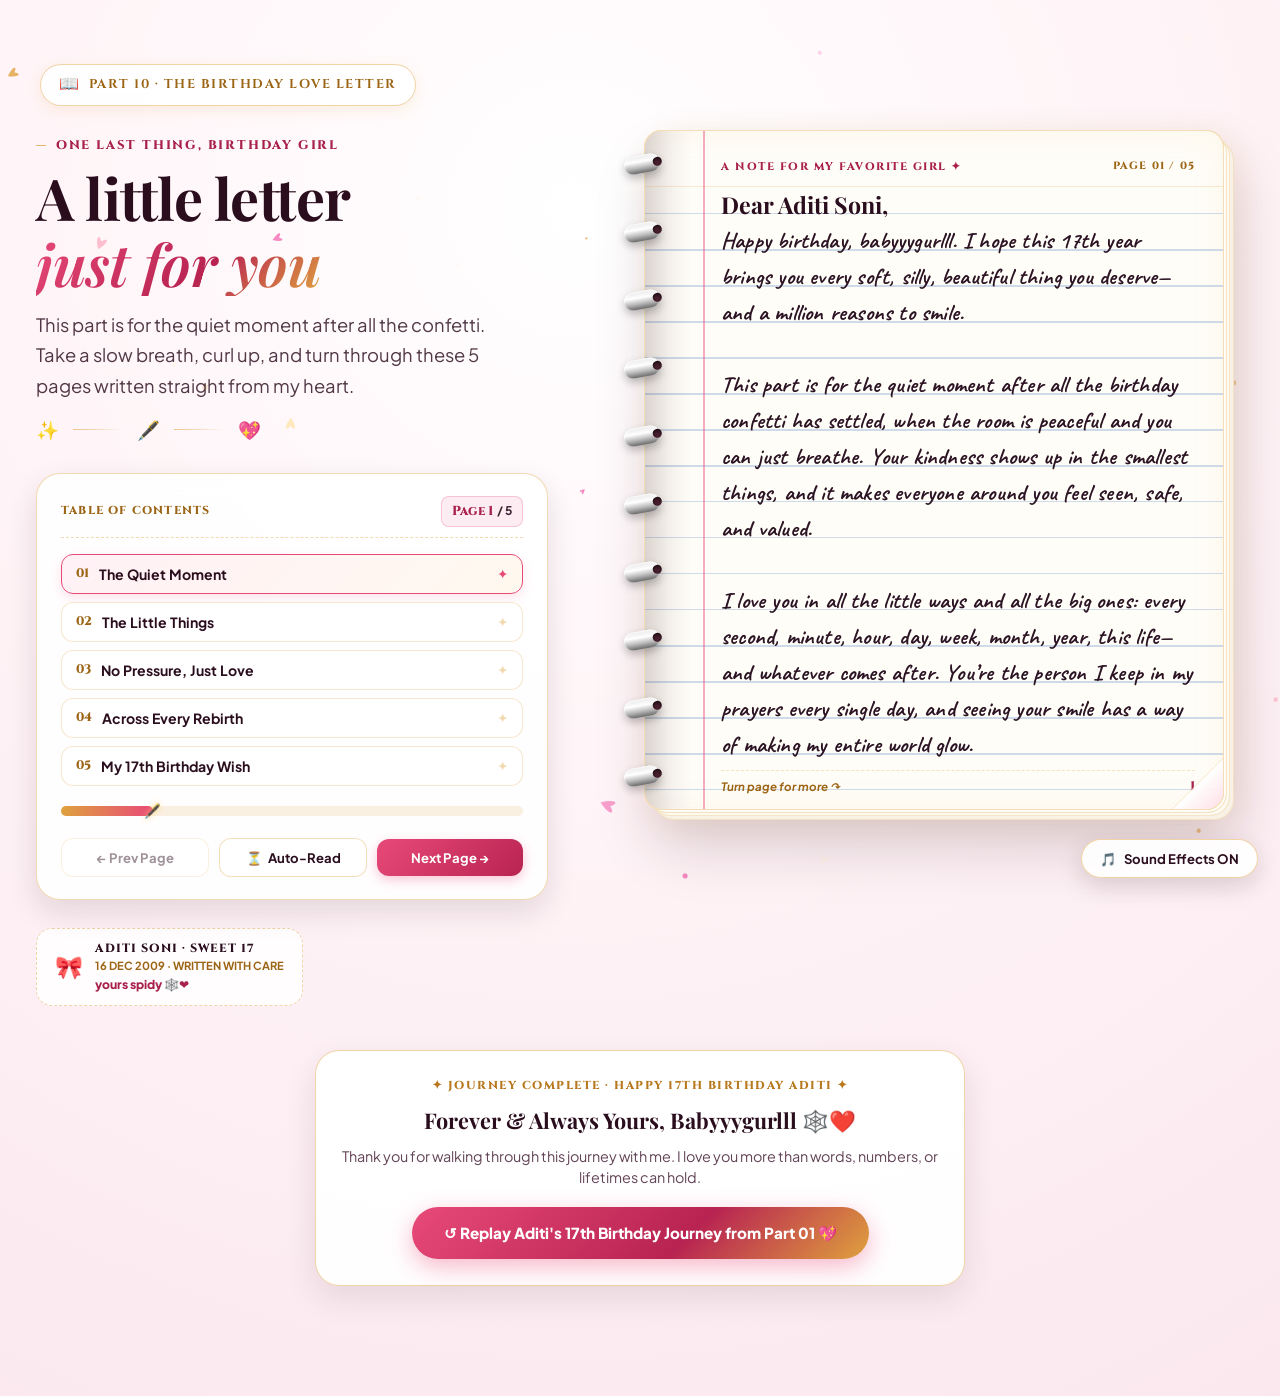
==== part 10/index.html @ e96eb446 "Add chapter 10" ====
<!DOCTYPE html>
<html lang="en">
<head>
  <meta charset="UTF-8">
  <meta name="viewport" content="width=device-width, initial-scale=1.0, maximum-scale=1.0, user-scalable=no">
  <meta name="theme-color" content="#fff5f8">
  <meta name="description" content="Part 10 — A Birthday Love Letter for Aditi Soni. A realistic 5-page handwritten journal with smooth 3D page-turn physics.">
  <title>Part 10 · A Birthday Love Letter for Aditi 📖 | For Aditi Soni</title>

  <!-- Google Fonts: Luxury Serif, Romantic Script & Authentic Handwritten Sans -->
  <link rel="preconnect" href="https://fonts.googleapis.com">
  <link rel="preconnect" href="https://fonts.gstatic.com" crossorigin>
  <link href="https://fonts.googleapis.com/css2?family=Caveat:wght@500;600;700&family=Cinzel:wght@600;700;800&family=Dancing+Script:wght@600;700&family=Playfair+Display:ital,wght@0,600;0,700;1,400;1,600&family=Plus+Jakarta+Sans:wght@400;500;600;700;800&display=swap" rel="stylesheet">

  <link rel="stylesheet" href="style.css">
</head>
<body>

  <!-- Ambient Floating Rose Petals, Star Dust & Golden Sparkles Canvas -->
  <canvas id="ambient-canvas" aria-hidden="true"></canvas>

  <!-- Main Section Wrapper -->
  <section class="letter-section" id="birthday-letter" aria-label="Part 10: A Birthday Love Letter for Aditi">

    <!-- Top Chapter Pill -->
    <div class="top-chapter-bar">
      <div class="chapter-pill">
        <span class="pill-icon">📖</span>
        <span>Part 10 · The Birthday Love Letter</span>
      </div>
    </div>

    <!-- Main Two-Column Stage -->
    <div class="letter-stage">

      <!-- LEFT COLUMN: Romantic Header & Interactive Bookmark Navigation -->
      <div class="letter-left-panel">
        <div class="letter-heading-group">
          <div class="eyebrow-tag">
            <span class="dash">—</span>
            <span>ONE LAST THING, BIRTHDAY GIRL</span>
          </div>

          <h1 class="main-headline" id="letter-title">
            A little letter<br>
            <em>just for you</em>
          </h1>

          <p class="headline-sub">
            This part is for the quiet moment after all the confetti. Take a slow breath, curl up, and turn through these 5 pages written straight from my heart.
          </p>

          <div class="header-flourish" aria-hidden="true">
            <span class="flourish-icon">✨</span>
            <span class="flourish-line"></span>
            <span class="flourish-icon">🖋️</span>
            <span class="flourish-line"></span>
            <span class="flourish-icon">💖</span>
          </div>
        </div>

        <!-- Interactive Bookmarks & Page Controls Card -->
        <div class="letter-controls-card">
          <div class="controls-header">
            <span class="controls-label">TABLE OF CONTENTS</span>
            <div class="page-indicator-pill">
              <span id="current-page-num">Page 1</span>
              <small>/ 5</small>
            </div>
          </div>

          <!-- 5 Clickable Bookmark Tabs -->
          <nav class="bookmarks-list" aria-label="Book page navigation">
            <button class="bookmark-tab active" data-page="1" type="button">
              <span class="tab-num">01</span>
              <span class="tab-title">The Quiet Moment</span>
              <span class="tab-status">✦</span>
            </button>
            <button class="bookmark-tab" data-page="2" type="button">
              <span class="tab-num">02</span>
              <span class="tab-title">The Little Things</span>
              <span class="tab-status">✦</span>
            </button>
            <button class="bookmark-tab" data-page="3" type="button">
              <span class="tab-num">03</span>
              <span class="tab-title">No Pressure, Just Love</span>
              <span class="tab-status">✦</span>
            </button>
            <button class="bookmark-tab" data-page="4" type="button">
              <span class="tab-num">04</span>
              <span class="tab-title">Across Every Rebirth</span>
              <span class="tab-status">✦</span>
            </button>
            <button class="bookmark-tab" data-page="5" type="button">
              <span class="tab-num">05</span>
              <span class="tab-title">My 17th Birthday Wish</span>
              <span class="tab-status">✦</span>
            </button>
          </nav>

          <!-- Reading Progress Bar -->
          <div class="reading-progress-wrap">
            <div class="progress-track" role="progressbar" aria-valuenow="1" aria-valuemin="1" aria-valuemax="5" aria-label="Page reading progress">
              <div class="progress-fill" id="reading-progress-fill" style="width: 20%;">
                <span class="progress-quill">🖋️</span>
              </div>
            </div>
          </div>

          <!-- Quick Navigation Buttons -->
          <div class="page-action-row">
            <button class="nav-btn btn-prev" id="btn-prev-page" type="button" aria-label="Previous page">
              <span>← Prev Page</span>
            </button>
            <button class="nav-btn btn-auto" id="btn-auto-read" type="button" aria-label="Auto-turn pages gently">
              <span class="auto-icon">⏳</span>
              <span class="auto-text">Auto-Read</span>
            </button>
            <button class="nav-btn btn-next" id="btn-next-page" type="button" aria-label="Next page">
              <span>Next Page →</span>
            </button>
          </div>
        </div>

        <!-- Keepsake Postal Stamp -->
        <div class="left-keepsake-stamp" aria-hidden="true">
          <div class="stamp-icon">🎀</div>
          <div class="stamp-details">
            <span class="stamp-name">ADITI SONI · SWEET 17</span>
            <span class="stamp-date">16 DEC 2009 · WRITTEN WITH CARE</span>
            <small class="stamp-sig">yours spidy 🕸️❤️</small>
          </div>
        </div>
      </div>

      <!-- RIGHT COLUMN: The 3D Realistic Lined Spiral Notebook -->
      <div class="letter-right-panel">
        
        <!-- 3D Book Stage Container -->
        <div class="notebook-wrapper" id="notebook-wrapper">

          <!-- Stacked Paper Depth Effect (Layers of pages underneath) -->
          <div class="paper-stack-edge layer-3" aria-hidden="true"></div>
          <div class="paper-stack-edge layer-2" aria-hidden="true"></div>
          <div class="paper-stack-edge layer-1" aria-hidden="true"></div>

          <!-- Spiral Binding Wire on the Left Edge -->
          <div class="notebook-spine-wire" aria-hidden="true">
            <div class="spiral-loop loop-1"><span class="spiral-hole"></span></div>
            <div class="spiral-loop loop-2"><span class="spiral-hole"></span></div>
            <div class="spiral-loop loop-3"><span class="spiral-hole"></span></div>
            <div class="spiral-loop loop-4"><span class="spiral-hole"></span></div>
            <div class="spiral-loop loop-5"><span class="spiral-hole"></span></div>
            <div class="spiral-loop loop-6"><span class="spiral-hole"></span></div>
            <div class="spiral-loop loop-7"><span class="spiral-hole"></span></div>
            <div class="spiral-loop loop-8"><span class="spiral-hole"></span></div>
            <div class="spiral-loop loop-9"><span class="spiral-hole"></span></div>
            <div class="spiral-loop loop-10"><span class="spiral-hole"></span></div>
          </div>

          <!-- 3D Book Pages Flip Engine -->
          <div class="notebook-book" id="notebook-book">

            <!-- ================= SHEET 1 (PAGE 1) ================= -->
            <div class="book-sheet sheet-1" id="sheet-1" data-sheet="1">
              <div class="sheet-face sheet-front">
                <div class="page-paper-lines" aria-hidden="true"></div>
                <div class="page-margin-line" aria-hidden="true"></div>
                <div class="page-spine-shadow" aria-hidden="true"></div>

                <div class="page-content">
                  <div class="page-header-row">
                    <span class="page-tag">A NOTE FOR MY FAVORITE GIRL ✦</span>
                    <span class="page-counter-stamp">PAGE 01 / 05</span>
                  </div>

                  <div class="page-ruled-body">
                    <h2 class="page-salutation">Dear Aditi Soni,</h2>
                    
                    <p>Happy birthday, babyyygurlll. I hope this 17th year brings you every soft, silly, beautiful thing you deserve—and a million reasons to smile.</p>
                    
                    <div class="rule-space"></div>

                    <p>This part is for the quiet moment after all the birthday confetti has settled, when the room is peaceful and you can just breathe. Your kindness shows up in the smallest things, and it makes everyone around you feel seen, safe, and valued.</p>
                    
                    <div class="rule-space"></div>

                    <p>I love you in all the little ways and all the big ones: every second, minute, hour, day, week, month, year, this life—and whatever comes after. You’re the person I keep in my prayers every single day, and seeing your smile has a way of making my entire world glow.</p>
                  </div>

                  <div class="page-footer-row">
                    <span class="page-footer-hint">Turn page for more ↷</span>
                    <span class="page-number-label">1</span>
                  </div>
                </div>

                <!-- Interactive Dog-Ear Page Curl Corner -->
                <button class="page-curl-corner" id="curl-1" type="button" aria-label="Flip to Page 2" title="Click to flip page"></button>
                <div class="dynamic-page-shadow" aria-hidden="true"></div>
              </div>

              <div class="sheet-face sheet-back" aria-hidden="true">
                <div class="page-paper-lines"></div>
                <div class="page-spine-shadow right"></div>
                <div class="back-watermark">
                  <span>✦ ADITI & SPIDY ✦</span>
                </div>
              </div>
            </div>

            <!-- ================= SHEET 2 (PAGE 2) ================= -->
            <div class="book-sheet sheet-2" id="sheet-2" data-sheet="2">
              <div class="sheet-face sheet-front">
                <div class="page-paper-lines" aria-hidden="true"></div>
                <div class="page-margin-line" aria-hidden="true"></div>
                <div class="page-spine-shadow" aria-hidden="true"></div>

                <div class="page-content">
                  <div class="page-header-row">
                    <span class="page-tag">THE LITTLE THINGS I ADORE ✦</span>
                    <span class="page-counter-stamp">PAGE 02 / 05</span>
                  </div>

                  <div class="page-ruled-body">
                    <h3 class="page-chapter-title">The Magic in the Details</h3>
                    
                    <p>Do you know what my absolute favorite thing about you is? It’s not just how ridiculously gorgeous you are (though let’s be honest, you take my breath away every single day).</p>
                    
                    <div class="rule-space"></div>

                    <p>It’s the way you get dramatically shy when I shower you with compliments. It’s that cute little pout when you pretend you’re upset just so I pamper you more. It’s your tired, sleepy giggles at 3 AM that sound like the sweetest melody on earth.</p>
                    
                    <div class="rule-space"></div>

                    <p>You have this rare, golden soul, Aditi. In a world that is always rushing and loud, talking to you feels like wrapping up in a warm blanket by the fire. You make ordinary days feel like poetry.</p>
                  </div>

                  <div class="page-footer-row">
                    <span class="page-footer-hint">Turn page ↷</span>
                    <span class="page-number-label">2</span>
                  </div>
                </div>

                <button class="page-curl-corner" id="curl-2" type="button" aria-label="Flip to Page 3" title="Click to flip page"></button>
                <div class="dynamic-page-shadow" aria-hidden="true"></div>
              </div>

              <div class="sheet-face sheet-back" aria-hidden="true">
                <div class="page-paper-lines"></div>
                <div class="page-spine-shadow right"></div>
                <div class="back-watermark">
                  <span>✦ 16 DECEMBER 2009 ✦</span>
                </div>
              </div>
            </div>

            <!-- ================= SHEET 3 (PAGE 3) ================= -->
            <div class="book-sheet sheet-3" id="sheet-3" data-sheet="3">
              <div class="sheet-face sheet-front">
                <div class="page-paper-lines" aria-hidden="true"></div>
                <div class="page-margin-line" aria-hidden="true"></div>
                <div class="page-spine-shadow" aria-hidden="true"></div>

                <div class="page-content">
                  <div class="page-header-row">
                    <span class="page-tag">MY UNCONDITIONAL PROMISE ✦</span>
                    <span class="page-counter-stamp">PAGE 03 / 05</span>
                  </div>

                  <div class="page-ruled-body">
                    <h3 class="page-chapter-title">No Pressure, Only Endless Care</h3>
                    
                    <p>I want to remind you of something very important tonight: My love for you comes with zero pressure and zero expectations.</p>
                    
                    <div class="rule-space"></div>

                    <p>You don’t have to be perfect. You don’t have to have your whole future figured out at 17, and you never have to pretend you’re strong when you feel overwhelmed. Your happiness, your comfort, and your peace are what truly matter to me.</p>
                    
                    <div class="rule-space"></div>

                    <p>On your proudest days when you shine bright, I’ll be cheering the loudest. And on the heavy days when everything feels exhausting, I’ll sit beside you quietly and hold your hand. I am here for all of it, always.</p>
                  </div>

                  <div class="page-footer-row">
                    <span class="page-footer-hint">Turn page ↷</span>
                    <span class="page-number-label">3</span>
                  </div>
                </div>

                <button class="page-curl-corner" id="curl-3" type="button" aria-label="Flip to Page 4" title="Click to flip page"></button>
                <div class="dynamic-page-shadow" aria-hidden="true"></div>
              </div>

              <div class="sheet-face sheet-back" aria-hidden="true">
                <div class="page-paper-lines"></div>
                <div class="page-spine-shadow right"></div>
                <div class="back-watermark">
                  <span>✦ ALWAYS IN YOUR CORNER ✦</span>
                </div>
              </div>
            </div>

            <!-- ================= SHEET 4 (PAGE 4) ================= -->
            <div class="book-sheet sheet-4" id="sheet-4" data-sheet="4">
              <div class="sheet-face sheet-front">
                <div class="page-paper-lines" aria-hidden="true"></div>
                <div class="page-margin-line" aria-hidden="true"></div>
                <div class="page-spine-shadow" aria-hidden="true"></div>

                <div class="page-content">
                  <div class="page-header-row">
                    <span class="page-tag">OUR STORY & THE FUTURE ✦</span>
                    <span class="page-counter-stamp">PAGE 04 / 05</span>
                  </div>

                  <div class="page-ruled-body">
                    <h3 class="page-chapter-title">Across Every Lifetime</h3>
                    
                    <p>They say some people are just brief visitors in our lives, but with you, Aditi, it felt like an ancient promise kept. Like my soul recognized yours from the very first moment.</p>
                    
                    <div class="rule-space"></div>

                    <p>I look forward to every tomorrow with you. To the countless calls where we lose track of time, to the little road trips we still have to take, to celebrating every birthday and milestone hand-in-hand as we grow together.</p>
                    
                    <div class="rule-space"></div>

                    <p>Through every season of this life—and in every rebirth after—I will still look for you, find you, and choose you without hesitation. You are my forever story.</p>
                  </div>

                  <div class="page-footer-row">
                    <span class="page-footer-hint">Final page ↷</span>
                    <span class="page-number-label">4</span>
                  </div>
                </div>

                <button class="page-curl-corner" id="curl-4" type="button" aria-label="Flip to Page 5" title="Click to flip page"></button>
                <div class="dynamic-page-shadow" aria-hidden="true"></div>
              </div>

              <div class="sheet-face sheet-back" aria-hidden="true">
                <div class="page-paper-lines"></div>
                <div class="page-spine-shadow right"></div>
                <div class="back-watermark">
                  <span>✦ ETERNAL VOW ✦</span>
                </div>
              </div>
            </div>

            <!-- ================= SHEET 5 (PAGE 5 - FINAL) ================= -->
            <div class="book-sheet sheet-5" id="sheet-5" data-sheet="5">
              <div class="sheet-face sheet-front">
                <div class="page-paper-lines" aria-hidden="true"></div>
                <div class="page-margin-line" aria-hidden="true"></div>
                <div class="page-spine-shadow" aria-hidden="true"></div>

                <div class="page-content">
                  <div class="page-header-row">
                    <span class="page-tag">SEALED WITH LOVE · SWEET 17 ✦</span>
                    <span class="page-counter-stamp">PAGE 05 / 05</span>
                  </div>

                  <div class="page-ruled-body">
                    <h3 class="page-chapter-title">My Birthday Wish for You</h3>
                    
                    <p>So here is my heartfelt wish for you today, my sweetest angel:</p>
                    
                    <div class="rule-space"></div>

                    <p>May you always know how deeply, completely, and fiercely you are cherished. May you never doubt your brilliance, your kindness, or the light you bring into this universe. Thank you for being born on this golden day in 2009.</p>
                    
                    <div class="rule-space"></div>

                    <!-- Final Handwritten Sign-off Block on the Ruled Lines -->
                    <div class="final-signoff-block">
                      <p class="signoff-blessing">Happy 17th Birthday, my babyyygurlll! 👑💖</p>
                      <p class="signoff-closing">With all my love,</p>
                      <p class="signoff-signature">yours spidy 🕸️❤️</p>
                    </div>
                  </div>

                  <div class="page-footer-row">
                    <span class="page-footer-hint">You are loved forever ✨</span>
                    <span class="page-number-label">5</span>
                  </div>
                </div>

                <!-- Gold Keepsake Ribbon Stamp on Page 5 -->
                <div class="page-gold-seal" aria-hidden="true">
                  <span>💌</span>
                </div>
              </div>

              <div class="sheet-face sheet-back" aria-hidden="true">
                <div class="page-paper-lines"></div>
                <div class="page-spine-shadow right"></div>
                <div class="back-watermark">
                  <span>✦ THE END OF THE LETTER · THE START OF FOREVER ✦</span>
                </div>
              </div>
            </div>

          </div><!-- /notebook-book -->

          <!-- Bottom Click Zones for Easy Turning -->
          <button class="page-turn-trigger trigger-prev" id="trigger-prev-area" type="button" aria-label="Flip backward"></button>
          <button class="page-turn-trigger trigger-next" id="trigger-next-area" type="button" aria-label="Flip forward"></button>

        </div><!-- /notebook-wrapper -->

      </div><!-- /letter-right-panel -->

    </div><!-- /letter-stage -->

    <!-- Floating Audio Control Dock -->
    <div class="floating-audio-dock">
      <button class="sound-pill-btn" id="sound-btn" type="button" aria-label="Toggle page turn paper sound effects">
        <span class="sound-icon">🎵</span>
        <span class="sound-text">Sound Effects ON</span>
      </button>
    </div>

  
    <!-- Replay Journey from Part 1 Flow Bridge -->
    <div class="part-flow-bridge" style="text-align: center; margin: 44px auto 20px; max-width: 650px; padding: 26px; background: rgba(255, 255, 255, 0.95); border: 1.5px solid rgba(223, 161, 61, 0.45); border-radius: 24px; box-shadow: 0 12px 32px rgba(43, 14, 30, 0.1);">
      <div style="font-family: 'Cinzel', serif; font-size: 0.72rem; font-weight: 800; letter-spacing: 1.5px; color: #b8781e; margin-bottom: 8px;">✦ JOURNEY COMPLETE · HAPPY 17TH BIRTHDAY ADITI ✦</div>
      <h3 style="font-family: 'Playfair Display', serif; font-size: 1.35rem; color: #2b0e1e; margin: 0 0 8px;">Forever & Always Yours, Babyyygurlll 🕸️❤️</h3>
      <p style="font-family: 'Plus Jakarta Sans', sans-serif; font-size: 0.9rem; color: #634356; margin: 0 0 18px; line-height: 1.5;">Thank you for walking through this journey with me. I love you more than words, numbers, or lifetimes can hold.</p>
      <a class="part-flow-btn" href="../part 1/index.html" style="display: inline-flex; align-items: center; justify-content: center; gap: 8px; padding: 14px 32px; border-radius: 999px; background: linear-gradient(135deg, #e84a78 0%, #b82352 60%, #dfa13d 100%); color: #ffffff !important; text-decoration: none; font-family: 'Plus Jakarta Sans', sans-serif; font-weight: 800; font-size: 0.95rem; box-shadow: 0 8px 24px rgba(232, 74, 120, 0.4);">
        <span>↺ Replay Aditi's 17th Birthday Journey from Part 01 💖</span>
      </a>
    </div>

  </section>

  <script src="script.js"></script>
</body>
</html>
---- part 10/style.css ----
/* ==========================================================================
   PART 10 — A BIRTHDAY LOVE LETTER FOR ADITI
   Realistic 3D Spiral Notebook with Smooth Page Turn Physics
   Palette: Warm Cream Parchment, Blush Pink, Champagne Gold, Deep Velvet Plum
   ========================================================================== */

:root {
  --champagne-gold: #dfa13d;
  --gold-light: #fef0be;
  --gold-dark: #9c6515;
  --gold-metallic: linear-gradient(135deg, #d49a37 0%, #fde08b 25%, #dfa13d 50%, #fff2b2 75%, #b3781e 100%);
  
  --blush-pink: #fff0f5;
  --blush-soft: #fedbe5;
  --rose-bloom: #e84a78;
  --rose-deep: #a8204b;
  
  --paper-cream: #fffdf8;
  --paper-warm: #fcf8f0;
  --paper-back: #f8f1e6;
  --ruled-blue: rgba(70, 130, 180, 0.16);
  --margin-red: rgba(232, 74, 120, 0.45);
  
  --deep-plum: #2b0e1e;
  --deep-velvet: #180512;
  --ink-pen: #381a29;
  --charcoal-ink: #3b2230;

  --font-serif: 'Playfair Display', Georgia, serif;
  --font-cinzel: 'Cinzel', serif;
  --font-script: 'Dancing Script', cursive;
  --font-hand: 'Caveat', cursive, sans-serif;
  --font-sans: 'Plus Jakarta Sans', system-ui, -apple-system, sans-serif;

  --shadow-sm: 0 4px 12px rgba(43, 14, 30, 0.08);
  --shadow-md: 0 12px 30px rgba(43, 14, 30, 0.12);
  --shadow-book: 0 25px 65px rgba(43, 14, 30, 0.16), 0 0 35px rgba(223, 161, 61, 0.14);
}

*, *::before, *::after {
  box-sizing: border-box;
  margin: 0;
  padding: 0;
  -webkit-tap-highlight-color: transparent;
}

html, body {
  width: 100%;
  min-height: 100%;
  background: radial-gradient(circle at 45% 15%, #ffffff 0%, #fff4f7 42%, #fae8ee 100%);
  color: var(--deep-plum);
  font-family: var(--font-sans);
  overflow-x: hidden;
  line-height: 1.6;
}

/* Ambient Canvas Background */
#ambient-canvas {
  position: fixed;
  top: 0;
  left: 0;
  width: 100%;
  height: 100%;
  pointer-events: none;
  z-index: 1;
}

/* ==========================================================================
   Section Layout & Containers
   ========================================================================== */
.letter-section {
  position: relative;
  z-index: 2;
  width: 100%;
  max-width: 1320px;
  margin: 0 auto;
  padding: clamp(30px, 5vw, 65px) clamp(16px, 4vw, 36px) clamp(50px, 7vw, 90px);
  display: flex;
  flex-direction: column;
  align-items: center;
}

.top-chapter-bar {
  width: 100%;
  max-width: 1200px;
  display: flex;
  justify-content: flex-start;
  margin-bottom: 24px;
}

.chapter-pill {
  display: inline-flex;
  align-items: center;
  gap: 8px;
  background: rgba(255, 255, 255, 0.9);
  backdrop-filter: blur(10px);
  -webkit-backdrop-filter: blur(10px);
  border: 1px solid rgba(223, 161, 61, 0.45);
  padding: 7px 18px;
  border-radius: 999px;
  font-family: var(--font-cinzel);
  font-size: 0.8rem;
  font-weight: 700;
  letter-spacing: 1.5px;
  color: var(--gold-dark);
  text-transform: uppercase;
  box-shadow: 0 4px 15px rgba(223, 161, 61, 0.15);
}

.pill-icon {
  font-size: 1rem;
}

/* Main Two-Column Stage */
.letter-stage {
  width: 100%;
  display: grid;
  grid-template-columns: 1fr 1.25fr;
  gap: clamp(30px, 4.5vw, 55px);
  align-items: start;
}

/* ==========================================================================
   LEFT COLUMN: Header & Controls
   ========================================================================== */
.letter-left-panel {
  display: flex;
  flex-direction: column;
  gap: clamp(20px, 3vw, 28px);
  animation: fadeInLeft 0.85s cubic-bezier(0.2, 0.8, 0.2, 1) forwards;
}

.eyebrow-tag {
  display: inline-flex;
  align-items: center;
  gap: 8px;
  font-family: var(--font-cinzel);
  font-size: 0.78rem;
  font-weight: 800;
  letter-spacing: 1.8px;
  color: var(--rose-deep);
  text-transform: uppercase;
  margin-bottom: 8px;
}

.eyebrow-tag .dash {
  color: var(--champagne-gold);
  font-weight: 900;
}

.main-headline {
  font-family: var(--font-serif);
  font-size: clamp(2.4rem, 4.5vw, 3.8rem);
  font-weight: 700;
  line-height: 1.15;
  color: var(--deep-plum);
  letter-spacing: -0.5px;
  margin-bottom: 14px;
}

.main-headline em {
  font-family: var(--font-serif);
  font-style: italic;
  font-weight: 600;
  color: var(--rose-bloom);
  display: inline-block;
  background: linear-gradient(135deg, #e84a78 0%, #b82352 60%, #dfa13d 100%);
  -webkit-background-clip: text;
  -webkit-text-fill-color: transparent;
}

.headline-sub {
  font-size: clamp(1rem, 1.6vw, 1.15rem);
  color: rgba(43, 14, 30, 0.82);
  line-height: 1.65;
  max-width: 480px;
}

.header-flourish {
  display: flex;
  align-items: center;
  gap: 14px;
  margin-top: 14px;
}

.flourish-icon {
  font-size: 1.15rem;
  color: var(--champagne-gold);
}

.flourish-line {
  width: 50px;
  height: 1px;
  background: linear-gradient(90deg, rgba(223, 161, 61, 0.6), transparent);
}

/* Controls & Bookmarks Card */
.letter-controls-card {
  background: rgba(255, 255, 255, 0.9);
  backdrop-filter: blur(12px);
  -webkit-backdrop-filter: blur(12px);
  border: 1.5px solid rgba(223, 161, 61, 0.4);
  border-radius: 24px;
  padding: 22px 24px;
  box-shadow: var(--shadow-md);
  display: flex;
  flex-direction: column;
  gap: 16px;
}

.controls-header {
  display: flex;
  align-items: center;
  justify-content: space-between;
  border-bottom: 1px dashed rgba(223, 161, 61, 0.4);
  padding-bottom: 10px;
}

.controls-label {
  font-family: var(--font-cinzel);
  font-size: 0.72rem;
  font-weight: 800;
  letter-spacing: 1.2px;
  color: var(--gold-dark);
}

.page-indicator-pill {
  display: inline-flex;
  align-items: baseline;
  gap: 4px;
  background: rgba(232, 74, 120, 0.1);
  padding: 4px 10px;
  border-radius: 8px;
  border: 1px solid rgba(232, 74, 120, 0.25);
}

.page-indicator-pill span {
  font-family: var(--font-cinzel);
  font-weight: 800;
  font-size: 0.82rem;
  color: var(--rose-deep);
}

.page-indicator-pill small {
  font-size: 0.75rem;
  font-weight: 700;
  color: var(--charcoal-ink);
}

/* Bookmarks Tabs */
.bookmarks-list {
  display: flex;
  flex-direction: column;
  gap: 8px;
}

.bookmark-tab {
  display: flex;
  align-items: center;
  justify-content: space-between;
  background: #ffffff;
  border: 1px solid rgba(223, 161, 61, 0.25);
  border-radius: 12px;
  padding: 10px 14px;
  cursor: pointer;
  text-align: left;
  transition: all 0.25s ease;
  font-family: var(--font-sans);
}

.bookmark-tab:hover {
  background: var(--blush-pink);
  border-color: var(--rose-bloom);
  transform: translateX(4px);
}

.bookmark-tab.active {
  background: linear-gradient(135deg, rgba(255, 240, 245, 0.95), rgba(255, 248, 238, 0.95));
  border-color: var(--rose-bloom);
  box-shadow: 0 4px 12px rgba(232, 74, 120, 0.15);
}

.tab-num {
  font-family: var(--font-cinzel);
  font-size: 0.78rem;
  font-weight: 800;
  color: var(--gold-dark);
  margin-right: 10px;
}

.tab-title {
  flex: 1;
  font-size: 0.88rem;
  font-weight: 700;
  color: var(--deep-plum);
}

.tab-status {
  font-size: 0.85rem;
  color: rgba(223, 161, 61, 0.4);
  transition: color 0.25s ease;
}

.bookmark-tab.active .tab-status {
  color: var(--rose-bloom);
}

/* Progress Wrap */
.reading-progress-wrap {
  margin-top: 4px;
}

.progress-track {
  width: 100%;
  height: 10px;
  background: rgba(223, 161, 61, 0.15);
  border-radius: 999px;
  overflow: visible;
  position: relative;
}

.progress-fill {
  height: 100%;
  border-radius: 999px;
  background: linear-gradient(90deg, #dfa13d 0%, #e84a78 100%);
  transition: width 0.6s cubic-bezier(0.34, 1.56, 0.64, 1);
  position: relative;
}

.progress-quill {
  position: absolute;
  right: -8px;
  top: 50%;
  transform: translateY(-50%);
  font-size: 0.85rem;
  filter: drop-shadow(0 0 3px #ffd166);
}

/* Action Buttons */
.page-action-row {
  display: flex;
  align-items: center;
  justify-content: space-between;
  gap: 10px;
  margin-top: 6px;
}

.nav-btn {
  display: inline-flex;
  align-items: center;
  justify-content: center;
  gap: 6px;
  padding: 10px 14px;
  border-radius: 12px;
  font-family: var(--font-sans);
  font-size: 0.82rem;
  font-weight: 700;
  cursor: pointer;
  border: 1px solid rgba(223, 161, 61, 0.35);
  background: #ffffff;
  color: var(--deep-plum);
  transition: all 0.22s ease;
  flex: 1;
}

.nav-btn:hover:not(:disabled) {
  background: var(--blush-pink);
  border-color: var(--rose-bloom);
  color: var(--rose-deep);
  transform: translateY(-2px);
}

.nav-btn:disabled {
  opacity: 0.45;
  cursor: not-allowed;
}

.btn-next {
  background: linear-gradient(135deg, #e84a78 0%, #b82352 100%);
  color: #fff;
  border: none;
  box-shadow: 0 4px 12px rgba(232, 74, 120, 0.3);
}

.btn-next:hover:not(:disabled) {
  background: linear-gradient(135deg, #f05a87 0%, #c42959 100%);
  color: #fff;
  box-shadow: 0 6px 16px rgba(232, 74, 120, 0.4);
}

/* Left Keepsake Stamp */
.left-keepsake-stamp {
  display: flex;
  align-items: center;
  gap: 12px;
  background: rgba(255, 255, 255, 0.85);
  border: 1px dashed rgba(223, 161, 61, 0.45);
  border-radius: 16px;
  padding: 10px 18px;
  width: fit-content;
}

.left-keepsake-stamp .stamp-icon {
  font-size: 1.4rem;
}

.left-keepsake-stamp .stamp-details {
  display: flex;
  flex-direction: column;
}

.stamp-name {
  font-family: var(--font-cinzel);
  font-size: 0.74rem;
  font-weight: 800;
  letter-spacing: 1px;
  color: var(--deep-plum);
}

.stamp-date {
  font-size: 0.7rem;
  font-weight: 700;
  color: var(--gold-dark);
}

.stamp-sig {
  font-size: 0.76rem;
  font-weight: 800;
  color: var(--rose-deep);
}

/* ==========================================================================
   RIGHT COLUMN: The 3D Realistic Spiral Lined Notebook
   ========================================================================== */
.letter-right-panel {
  position: relative;
  width: 100%;
  display: flex;
  justify-content: center;
}

/* Notebook Wrapper */
.notebook-wrapper {
  position: relative;
  width: 100%;
  max-width: 580px;
  height: 680px;
  perspective: 1800px;
  margin-left: 20px;
}

/* Stacked Paper Depth Effect */
.paper-stack-edge {
  position: absolute;
  top: 0;
  left: 0;
  width: 100%;
  height: 100%;
  background: var(--paper-back);
  border-radius: 20px;
  pointer-events: none;
}

.paper-stack-edge.layer-3 {
  transform: translate(10px, 10px);
  box-shadow: 0 25px 60px rgba(43, 14, 30, 0.18), 0 0 35px rgba(223, 161, 61, 0.15);
  border: 1px solid rgba(223, 161, 61, 0.2);
}

.paper-stack-edge.layer-2 {
  transform: translate(6px, 6px);
  background: #fdfaf2;
  border: 1px solid rgba(223, 161, 61, 0.25);
}

.paper-stack-edge.layer-1 {
  transform: translate(3px, 3px);
  background: #fefcf6;
  border: 1px solid rgba(223, 161, 61, 0.3);
}

/* Left Spiral Binding Wire Rings */
.notebook-spine-wire {
  position: absolute;
  top: 25px;
  left: -20px;
  height: calc(100% - 50px);
  display: flex;
  flex-direction: column;
  justify-content: space-between;
  z-index: 50;
  pointer-events: none;
}

.spiral-loop {
  position: relative;
  width: 36px;
  height: 18px;
  border-radius: 999px;
  background: linear-gradient(180deg, #e8e8e8 0%, #ffffff 35%, #b5b5b5 70%, #686868 100%);
  box-shadow: 0 4px 8px rgba(0, 0, 0, 0.25), inset 0 1px 2px rgba(255, 255, 255, 0.9);
  transform: rotate(-10deg);
}

.spiral-hole {
  position: absolute;
  top: 50%;
  right: -2px;
  transform: translateY(-50%);
  width: 9px;
  height: 9px;
  border-radius: 50%;
  background: #4a2130;
  box-shadow: inset 0 2px 4px rgba(0, 0, 0, 0.6);
}

/* 3D Book Container */
.notebook-book {
  position: relative;
  width: 100%;
  height: 100%;
  transform-style: preserve-3d;
}

/* Individual 3D Book Sheet */
.book-sheet {
  position: absolute;
  top: 0;
  left: 0;
  width: 100%;
  height: 100%;
  transform-origin: left center;
  transform-style: preserve-3d;
  transition: transform 0.85s cubic-bezier(0.4, 0.0, 0.2, 1);
  will-change: transform;
}

/* Sheet Stacking & Z-index Management */
.sheet-1 { z-index: 5; }
.sheet-2 { z-index: 4; }
.sheet-3 { z-index: 3; }
.sheet-4 { z-index: 2; }
.sheet-5 { z-index: 1; }

/* When Flipped (Turned to the Left) */
.book-sheet.is-flipped {
  transform: rotateY(-180deg);
}

.sheet-1.is-flipped { z-index: 6; }
.sheet-2.is-flipped { z-index: 7; }
.sheet-3.is-flipped { z-index: 8; }
.sheet-4.is-flipped { z-index: 9; }
.sheet-5.is-flipped { z-index: 10; }

/* Sheet Faces (Front & Back) */
.sheet-face {
  position: absolute;
  top: 0;
  left: 0;
  width: 100%;
  height: 100%;
  border-radius: 18px;
  background: var(--paper-cream);
  backface-visibility: hidden;
  -webkit-backface-visibility: hidden;
  overflow: hidden;
  border: 1px solid rgba(223, 161, 61, 0.35);
  box-shadow: inset 0 0 35px rgba(223, 161, 61, 0.08);
}

.sheet-front {
  z-index: 2;
  transform: rotateY(0deg);
}

.sheet-back {
  z-index: 1;
  transform: rotateY(180deg);
  background: var(--paper-warm);
}

/* Realistic Lined Notebook Lines */
.page-paper-lines {
  position: absolute;
  top: 56px;
  left: 0;
  width: 100%;
  height: calc(100% - 56px);
  background-image: repeating-linear-gradient(
    to bottom,
    transparent 0px,
    transparent 26px,
    rgba(80, 130, 190, 0.28) 26px,
    rgba(80, 130, 190, 0.28) 27.5px,
    transparent 27.5px,
    transparent 36px
  );
  pointer-events: none;
  z-index: 1;
}

/* Red Vertical Margin Line on Left */
.page-margin-line {
  position: absolute;
  top: 0;
  left: 58px;
  width: 1.5px;
  height: 100%;
  background: var(--margin-red);
  pointer-events: none;
  z-index: 3;
}

/* Spine Shadow Crease Effect */
.page-spine-shadow {
  position: absolute;
  top: 0;
  left: 0;
  width: 48px;
  height: 100%;
  background: linear-gradient(90deg, rgba(43, 14, 30, 0.16) 0%, rgba(43, 14, 30, 0.04) 60%, transparent 100%);
  pointer-events: none;
  z-index: 4;
}

.page-spine-shadow.right {
  left: auto;
  right: 0;
  background: linear-gradient(-90deg, rgba(43, 14, 30, 0.16) 0%, rgba(43, 14, 30, 0.04) 60%, transparent 100%);
}

/* Watermark on Back of Page */
.back-watermark {
  position: absolute;
  top: 50%;
  left: 50%;
  transform: translate(-50%, -50%) rotate(-45deg);
  font-family: var(--font-cinzel);
  font-size: 1rem;
  font-weight: 800;
  letter-spacing: 4px;
  color: rgba(223, 161, 61, 0.15);
  white-space: nowrap;
  pointer-events: none;
}

/* Dynamic Page Turning Shadow */
.dynamic-page-shadow {
  position: absolute;
  top: 0;
  left: 0;
  width: 100%;
  height: 100%;
  background: linear-gradient(90deg, rgba(0, 0, 0, 0.25) 0%, transparent 70%);
  opacity: 0;
  pointer-events: none;
  transition: opacity 0.85s ease;
  z-index: 15;
}

.book-sheet.is-turning .dynamic-page-shadow {
  opacity: 0.45;
}

/* ==========================================================================
   Page Content & Typography (Synchronized Line-by-Line Baseline Grid)
   ========================================================================== */
.page-content {
  position: relative;
  z-index: 10;
  padding: 0;
  height: 100%;
  box-sizing: border-box;
}

/* Header row sits in the clean unruled top margin */
.page-header-row {
  height: 56px;
  padding: 16px 28px 0 76px;
  display: flex;
  align-items: center;
  justify-content: space-between;
  border-bottom: 1px solid rgba(223, 161, 61, 0.22);
  box-sizing: border-box;
}

.page-tag {
  font-family: var(--font-cinzel);
  font-size: 0.68rem;
  font-weight: 800;
  letter-spacing: 1.5px;
  color: var(--rose-deep);
}

.page-counter-stamp {
  font-family: var(--font-cinzel);
  font-size: 0.66rem;
  font-weight: 800;
  letter-spacing: 1.2px;
  color: var(--gold-dark);
}

/* Writing body starts directly at Y = 56px and locks onto the 36px lines */
.page-ruled-body {
  position: relative;
  padding: 0 28px 0 76px;
  box-sizing: border-box;
}

.page-salutation {
  font-family: var(--font-serif);
  font-size: 1.45rem;
  font-weight: 700;
  color: var(--deep-plum);
  height: 36px;
  line-height: 36px;
  margin: 0;
}

.page-chapter-title {
  font-family: var(--font-serif);
  font-size: 1.35rem;
  font-weight: 700;
  color: var(--deep-plum);
  height: 36px;
  line-height: 36px;
  margin: 0;
}

/* Blank ruled line between paragraphs */
.rule-space {
  height: 36px;
  width: 100%;
}

/* Handwritten Paragraphs resting on the line */
.page-ruled-body p {
  font-family: var(--font-hand);
  font-size: 1.44rem;
  font-weight: 600;
  line-height: 36px;
  color: #2b1323;
  margin: 0;
  letter-spacing: 0.2px;
  text-shadow: 0 0 0.5px rgba(43, 19, 35, 0.35);
}

/* Final Signoff on Page 5 */
.final-signoff-block {
  margin: 0;
  display: flex;
  flex-direction: column;
}

.signoff-blessing {
  font-family: var(--font-serif);
  font-size: 1.05rem;
  font-weight: 700;
  color: var(--rose-deep);
  height: 36px;
  line-height: 36px;
  margin: 0;
}

.signoff-closing {
  font-family: var(--font-hand);
  font-size: 1.35rem;
  font-weight: 600;
  color: #2b1323;
  height: 36px;
  line-height: 36px;
  margin: 0;
}

.signoff-signature {
  font-family: var(--font-sans);
  font-size: 1.05rem;
  font-weight: 800;
  color: var(--rose-deep);
  height: 36px;
  line-height: 36px;
  margin: 0;
}

/* Page 5 Gold Keepsake Seal */
.page-gold-seal {
  position: absolute;
  bottom: 22px;
  left: 76px;
  width: 48px;
  height: 48px;
  border-radius: 50%;
  background: radial-gradient(circle at 35% 35%, #ffd875 0%, #dfa13d 60%, #9c6515 100%);
  border: 2px solid #ffffff;
  display: flex;
  align-items: center;
  justify-content: center;
  font-size: 1.4rem;
  box-shadow: 0 6px 18px rgba(223, 161, 61, 0.45);
  z-index: 12;
}

/* Footer Row */
.page-footer-row {
  position: absolute;
  bottom: 12px;
  left: 76px;
  right: 28px;
  display: flex;
  align-items: center;
  justify-content: space-between;
  padding-top: 6px;
  border-top: 1px dashed rgba(223, 161, 61, 0.3);
  z-index: 12;
  pointer-events: none;
}

.page-footer-hint {
  font-size: 0.72rem;
  font-weight: 700;
  color: var(--gold-dark);
  font-style: italic;
}

.page-number-label {
  font-family: var(--font-cinzel);
  font-size: 0.8rem;
  font-weight: 800;
  color: var(--rose-deep);
}

/* ==========================================================================
   Dog-Ear Page Curl Corner (Tactile Interactive Flip)
   ========================================================================== */
.page-curl-corner {
  position: absolute;
  bottom: 0;
  right: 0;
  width: 52px;
  height: 52px;
  background: linear-gradient(135deg, transparent 50%, rgba(223, 161, 61, 0.25) 50%, rgba(255, 255, 255, 0.95) 53%, rgba(254, 219, 229, 0.9) 100%);
  border: none;
  cursor: pointer;
  z-index: 25;
  box-shadow: -4px -4px 10px rgba(0, 0, 0, 0.08);
  transition: width 0.3s cubic-bezier(0.34, 1.56, 0.64, 1), height 0.3s cubic-bezier(0.34, 1.56, 0.64, 1);
  clip-path: polygon(100% 0, 0 100%, 100% 100%);
}

.page-curl-corner:hover {
  width: 72px;
  height: 72px;
  background: linear-gradient(135deg, transparent 50%, rgba(232, 74, 120, 0.3) 50%, #ffffff 53%, #ffd4e2 100%);
  box-shadow: -8px -8px 18px rgba(232, 74, 120, 0.25);
}

/* Transparent Trigger Zones for Easy Clicking */
.page-turn-trigger {
  position: absolute;
  top: 0;
  bottom: 0;
  width: 25%;
  background: transparent;
  border: none;
  cursor: pointer;
  z-index: 20;
}

.trigger-prev {
  left: 0;
}

.trigger-next {
  right: 0;
}

/* ==========================================================================
   Floating Audio Control Dock
   ========================================================================== */
.floating-audio-dock {
  position: fixed;
  bottom: 22px;
  right: 22px;
  z-index: 1000;
}

.sound-pill-btn {
  display: inline-flex;
  align-items: center;
  gap: 8px;
  background: rgba(255, 255, 255, 0.92);
  backdrop-filter: blur(12px);
  -webkit-backdrop-filter: blur(12px);
  border: 1px solid rgba(223, 161, 61, 0.45);
  box-shadow: 0 8px 24px rgba(43, 14, 30, 0.15);
  padding: 10px 18px;
  border-radius: 999px;
  font-family: var(--font-sans);
  font-size: 0.82rem;
  font-weight: 700;
  color: var(--deep-plum);
  cursor: pointer;
  transition: all 0.25s ease;
}

.sound-pill-btn:hover {
  transform: translateY(-2px);
  box-shadow: 0 12px 28px rgba(223, 161, 61, 0.3);
  border-color: var(--rose-bloom);
}

.sound-pill-btn.muted {
  opacity: 0.65;
  filter: grayscale(0.7);
}

/* ==========================================================================
   Toast Notification Banner
   ========================================================================== */
.letter-toast {
  position: fixed;
  top: 24px;
  left: 50%;
  transform: translateX(-50%) translateY(-100px);
  background: rgba(43, 14, 30, 0.94);
  backdrop-filter: blur(12px);
  -webkit-backdrop-filter: blur(12px);
  border: 1.5px solid var(--champagne-gold);
  border-radius: 999px;
  padding: 12px 24px;
  color: #fff;
  font-size: 0.88rem;
  font-weight: 700;
  box-shadow: 0 14px 40px rgba(0, 0, 0, 0.35);
  z-index: 10001;
  pointer-events: none;
  transition: transform 0.45s cubic-bezier(0.34, 1.56, 0.64, 1);
  display: flex;
  align-items: center;
  gap: 10px;
}

.letter-toast.show {
  transform: translateX(-50%) translateY(0);
}

/* ==========================================================================
   Responsive Breakpoints
   ========================================================================== */
@media (max-width: 1080px) {
  .letter-stage {
    grid-template-columns: 1fr;
    gap: 40px;
  }

  .letter-left-panel {
    max-width: 650px;
    margin: 0 auto;
    text-align: center;
    align-items: center;
  }

  .header-flourish {
    justify-content: center;
  }

  .letter-controls-card {
    width: 100%;
  }

  .notebook-wrapper {
    margin-left: 0;
  }
}

@media (max-width: 600px) {
  .notebook-wrapper {
    height: 640px;
  }

  .page-header-row {
    height: 50px;
    padding: 14px 20px 0 62px;
  }

  .page-paper-lines {
    top: 50px;
    height: calc(100% - 50px);
    background-image: repeating-linear-gradient(
      to bottom,
      transparent 0px,
      transparent 23px,
      rgba(80, 130, 190, 0.28) 23px,
      rgba(80, 130, 190, 0.28) 24.5px,
      transparent 24.5px,
      transparent 32px
    );
  }

  .page-margin-line {
    left: 48px;
  }

  .page-ruled-body {
    padding: 0 18px 0 62px;
  }

  .page-salutation {
    font-size: 1.25rem;
    height: 32px;
    line-height: 32px;
  }

  .page-chapter-title {
    font-size: 1.15rem;
    height: 32px;
    line-height: 32px;
  }

  .rule-space {
    height: 32px;
  }

  .page-ruled-body p {
    font-size: 1.24rem;
    line-height: 32px;
  }

  .signoff-blessing,
  .signoff-closing,
  .signoff-signature {
    height: 32px;
    line-height: 32px;
  }

  .spiral-loop {
    width: 28px;
    height: 14px;
  }

  .notebook-spine-wire {
    left: -14px;
  }
}

/* Reduced motion preference */
@media (prefers-reduced-motion: reduce) {
  *, *::before, *::after {
    animation-duration: 0.01ms !important;
    animation-iteration-count: 1 !important;
    transition-duration: 0.01ms !important;
  }
}
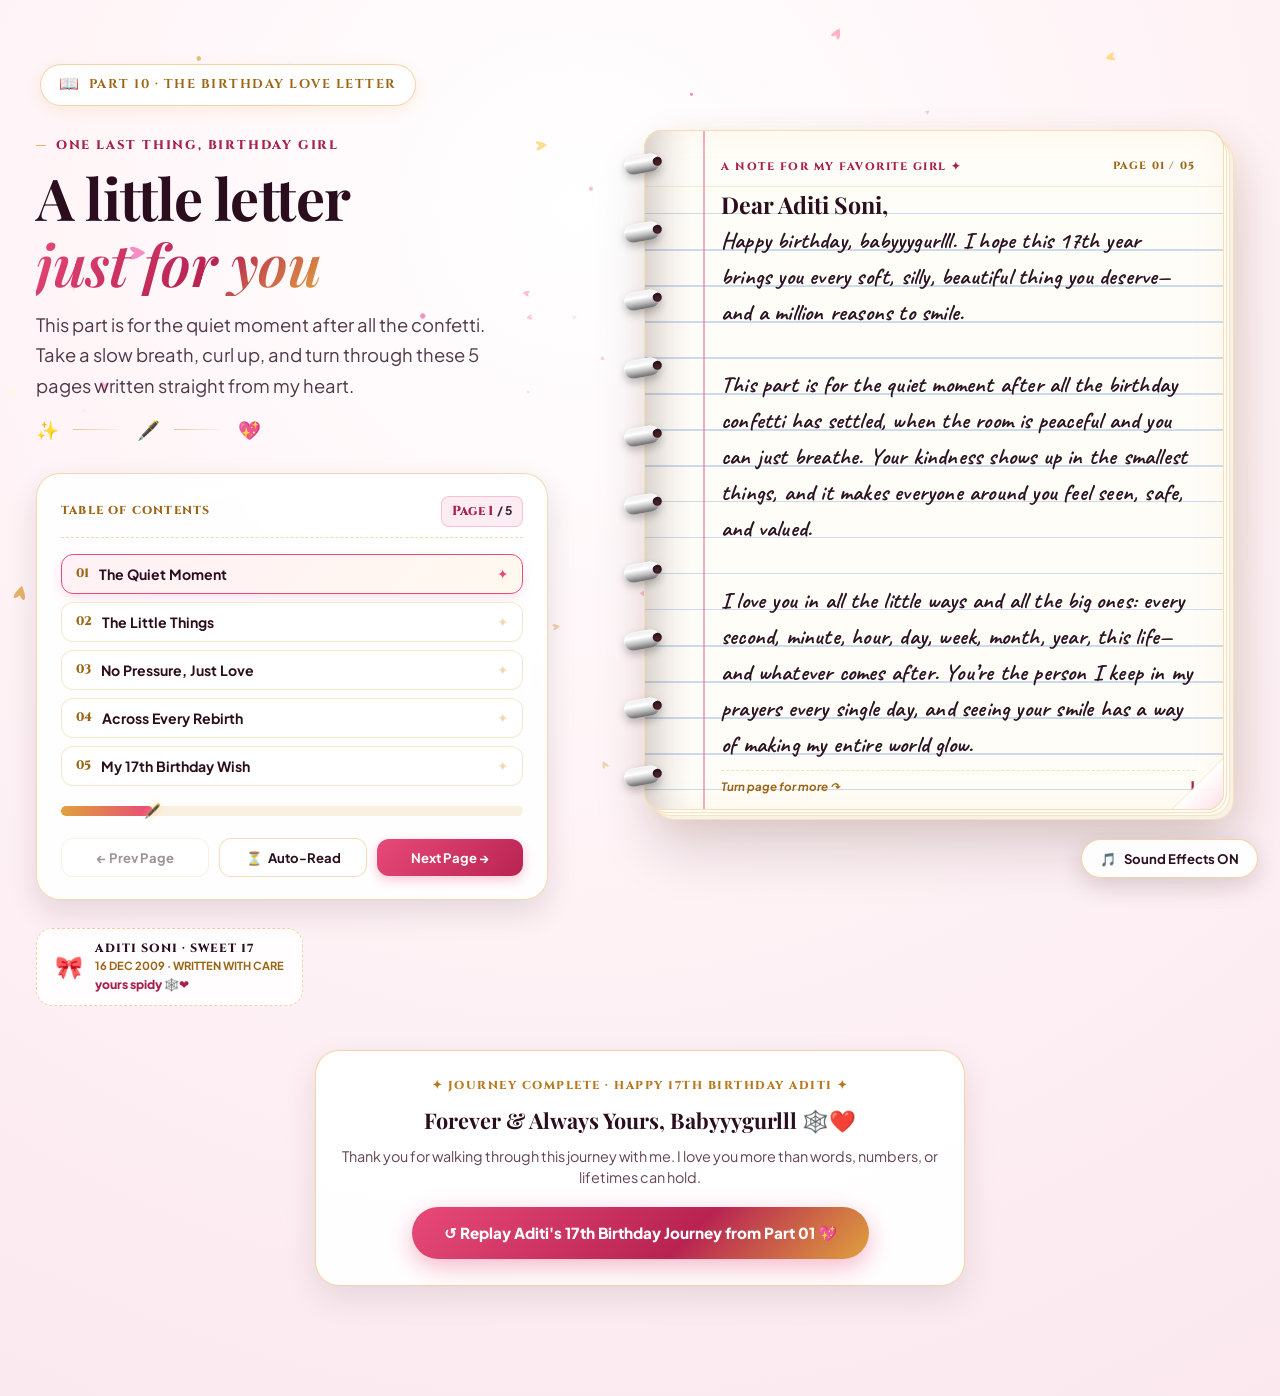
==== commit 297f7a68: "Improve accessibility and mobile experience across journey" ====
--- a/part 10/index.html
+++ b/part 10/index.html
@@ -2,7 +2,7 @@
 <html lang="en">
 <head>
   <meta charset="UTF-8">
-  <meta name="viewport" content="width=device-width, initial-scale=1.0, maximum-scale=1.0, user-scalable=no">
+  <meta name="viewport" content="width=device-width, initial-scale=1.0">
   <meta name="theme-color" content="#fff5f8">
   <meta name="description" content="Part 10 — A Birthday Love Letter for Aditi Soni. A realistic 5-page handwritten journal with smooth 3D page-turn physics.">
   <title>Part 10 · A Birthday Love Letter for Aditi 📖 | For Aditi Soni</title>
